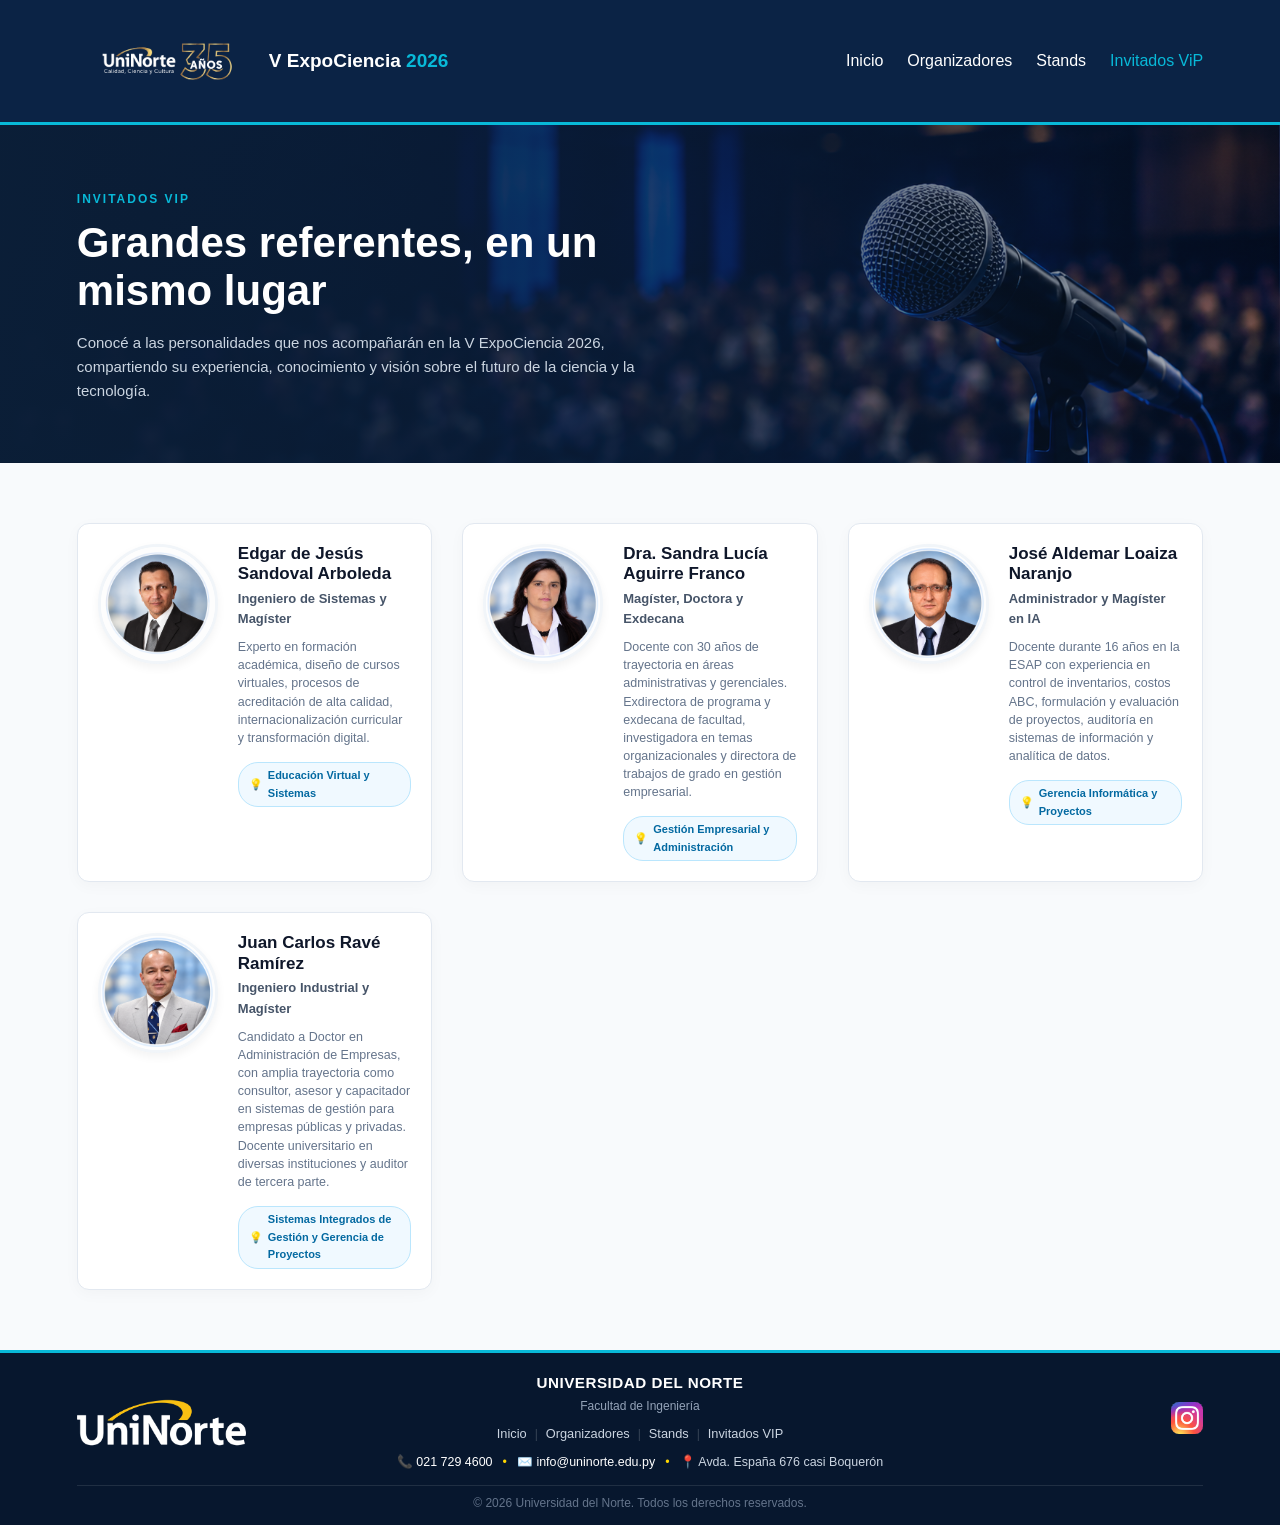
==== pages/invitados.html @ 2fc73704 "Primera version ExpoCiencia 2026" ====
<!DOCTYPE html>
<html lang="en">
<head>
    <meta charset="UTF-8">
    <meta name="viewport" content="width=device-width, initial-scale=1.0">
    <title>Invitados VIP</title>
    <link rel="icon" type="image/png" href="../assets/icons/insginia de uninorte.jfif">
    <link rel="stylesheet" href="../css/invitados.css">
    <link rel="stylesheet" href="../css/style.css">
</head>
<body>
        <header class="encabezado">
        <a href="index.html" class="logo">
               <img
                  src="../assets/icons/UniNorte_35_anos_transparente.png"
                 alt="Logotipo de ExpoCiencia"
                    class="logo-imagen"
                >
            <span>V ExpoCiencia <strong>2026</strong></span>
        </a>

        <nav class="menu">
            <a href="index.html">Inicio</a>
            <a href="organizadores.html">Organizadores</a>
            <a href="stands.html" >Stands</a>
            <a href="invitados.html" class="activo">Invitados ViP</a>
        </nav>
    </header>
    <main>
        <!-- ==================== PORTADA INVITADOS VIP ==================== -->
        <section class="hero-portada-invitados">
            <div class="hero-portada-contenido">
                <span class="etiqueta-secundaria">INVITADOS VIP</span>
                <h1>Grandes referentes, en un mismo lugar</h1>
                <p>Conocé a las personalidades que nos acompañarán en la V ExpoCiencia 2026, compartiendo su experiencia, conocimiento y visión sobre el futuro de la ciencia y la tecnología.</p>
            </div>
        </section>

        <!-- ==================== CONTENEDOR DE TARJETAS ==================== -->
        <section class="seccion-invitados">
            <!-- Aquí luego podrás inyectar las tarjetas con JavaScript o estructurarlas directamente -->
            <div class="grilla-invitados" id="contenedor-invitados">
                <!-- Las tarjetas de perfil irán aquí -->
            </div>
        </section>
        
    </main>

     <footer class="pie-pagina">
        <div class="footer-contenido">
            
            
            <div class="footer-columna footer-logo-col">
                <img src="../assets/icons/logo Pie de pagina.png" alt="Logo UniNorte" class="footer-logo-uninorte">
            </div>

        
            <div class="footer-columna footer-centro">
                <strong>UNIVERSIDAD DEL NORTE </strong>
                <p class="subtitulo-facultad">Facultad de Ingeniería</p>
                
                <nav class="footer-menu">
                    <a href="index.html">Inicio</a>
                    <span class="separador">|</span>
                    <a href="organizadores.html">Organizadores</a>
                    <span class="separador">|</span>
                    <a href="stands.html">Stands</a>
                    <span class="separador">|</span>
                    <a href="invitados.html">Invitados VIP</a>
                </nav>

                <div class="footer-contacto-mini">
                    <span>📞 <a href="tel:0217294600">021 729 4600</a></span>
                    <span class="separador">•</span>
                    <span>✉️ <a href="mailto:info@uninorte.edu.py">info@uninorte.edu.py</a></span>
                    <span class="separador">•</span>
                    <span>📍 Avda. España 676 casi Boquerón</span>
                </div>
            </div> 

        
            <div class="footer-columna footer-redes-col">
                <a href="https://www.instagram.com/uninorteparaguay/" target="_blank" rel="noopener noreferrer" aria-label="Instagram">
                    <img src="../assets/img/foto/instagram.jfif" alt="Instagram UniNorte" class="ig-uninorte">
                </a>
            </div>

        </div> 

    
        <div class="footer-copy">
            <p>&copy; 2026 Universidad del Norte. Todos los derechos reservados.</p>
        </div>
     </footer>
     <script src="../js/vip.js"></script>
</body>
</html>
---- css/invitados.css ----
/* ==================== PORTADA INVITADOS VIP ==================== */
.hero-portada-invitados {
    width: 100%;
    min-height: 320px;
    padding: 60px 6%;
    display: flex;
    align-items: center;
    background-color: #0b1f38;
    background-image: 
        linear-gradient(90deg, rgba(11, 31, 56, 0.96) 0%, rgba(11, 31, 56, 0.75) 50%, rgba(11, 31, 56, 0.3) 100%),
        url("../assets/img/portada/microfono.png"); 
    background-size: cover;
    background-position: center;
    color: #ffffff;
}

.hero-portada-contenido {
    max-width: 580px;
}

.etiqueta-secundaria {
    display: inline-block;
    color: #08b9d8;
    font-size: 12px;
    font-weight: 800;
    letter-spacing: 2px;
    text-transform: uppercase;
    margin-bottom: 10px;
}

.hero-portada-invitados h1 {
    font-size: 42px;
    font-weight: 800;
    line-height: 1.15;
    margin-bottom: 15px;
    color: #ffffff;
}

.hero-portada-invitados p {
    font-size: 15px;
    color: #cbd5e1;
    line-height: 1.6;
    margin: 0;
}

/* ==================== SECCIÓN Y GRILLA DE INVITADOS ==================== */
.seccion-invitados {
    width: 100%;
    padding: 60px 6%;
    background-color: #f8fafc;
}

.grilla-invitados {
   max-width: 1350px;
    margin: 0 auto;
    display: grid;
    grid-template-columns: repeat(3, 1fr);
    gap: 30px;
}

/* ==================== TARJETA ESTILO REFERENCIA ==================== */
.tarjeta-invitado {
    background-color: #ffffff;
    border: 1px solid #e2e8f0;
    border-radius: 12px;
    padding: 20px;
    box-shadow: 0 4px 15px rgba(0, 0, 0, 0.03);
    display: flex;
    flex-direction: row; 
    align-items: flex-start;
    gap: 20px;
    transition: transform 0.2s, box-shadow 0.2s;
}

.tarjeta-invitado:hover {
    transform: translateY(-4px);
    box-shadow: 0 10px 25px rgba(0, 0, 0, 0.08);
}

.invitado-imagen {
   flex-shrink: 0;
    width: 120px;
    height: 120px;
    border-radius: 50%; 
    overflow: hidden;
    border: 3px solid #f1f5f9;
    background-color: #ffffff;
    box-shadow: 0 4px 10px rgba(0, 0, 0, 0.05);
    display: flex;
    align-items: center;
    justify-content: center;
}

.invitado-imagen img {
    width: 100%;
    height: 100%;
    object-fit: cover;
    object-position: center;
}

.invitado-info {
    display: flex;
    flex-direction: column;
    text-align: left;
    flex-grow: 1;
}

.invitado-info h3 {
    color: #0f172a;
    font-size: 17px;
    font-weight: 800;
    margin-bottom: 4px;
    line-height: 1.2;
}

.rol-destacado {
    color: #475569;
    font-size: 13px;
    font-weight: 600;
    margin-bottom: 8px;
}

.descripcion {
    color: #64748b;
    font-size: 12.5px;
    line-height: 1.45;
    margin-bottom: 15px;
}

.badge-especialidad {
    align-self: flex-start;
    background-color: #f0f9ff;
    color: #0369a1;
    border: 1px solid #bae6fd;
    font-size: 11px;
    font-weight: 700;
    padding: 4px 10px;
    border-radius: 20px;
    display: flex;
    align-items: center;
    gap: 5px;
}

/* ================== Adaptación Móvil =================== */
@media (max-width: 1024px) {
    .grilla-invitados {
        grid-template-columns: repeat(2, 1fr);
    }
}

@media (max-width: 768px) {
    .grilla-invitados {
        grid-template-columns: 1fr;
        max-width: 450px;
    }
    
    .tarjeta-invitado {
        flex-direction: column;
        align-items: center;
        text-align: center;
    }
    
    .invitado-info {
        align-items: center;
        text-align: center;
    }
    
    .badge-especialidad {
        align-self: center;
    }
}
---- css/style.css ----
/* ==================== 1. VARIABLES Y CONFIGURACIÓN GENERAL ==================== */
:root {
    --azul: #0b2345;
    --azul-claro: #163b67;
    --ciano: #08b9d8;
    --blanco: #ffffff;
    --red: #ff0000;
    --fondo: #f2f7fc;
    --texto: #243650;
}

* {
    margin: 0;
    padding: 0;
    box-sizing: border-box;
}

html {
    scroll-behavior: smooth;
}

body {
    font-family: Arial, Helvetica, sans-serif;
    background-color: var(--fondo);
    color: var(--texto);
    line-height: 1.6;
    display: flex;
    flex-direction: column;
    min-height: 100vh;
}
main {
    flex: 1; /* Ocupa todo el espacio disponible verticalmente */
}

a {
    text-decoration: none;
}

/* ==================== 2. COMPONENTES REUTILIZABLES (BOTONES) ==================== */
.boton {
    display: inline-block;
    padding: 12px 22px;
    border-radius: 30px;
    font-weight: bold;
    transition: transform 0.2s, background 0.2s;
    cursor: pointer;
}

.boton-principal {
    background-color: var(--ciano);
    color: var(--azul);
}

.boton-principal:hover {
    background-color: #38d3ef;
    transform: translateY(-2px);
    box-shadow: 0 4px 15px rgba(8, 185, 216, 0.4);
}

.boton-secundario {
    background-color: rgba(255, 255, 255, 0.05);
    color: var(--blanco);
    border: 1.5px solid var(--blanco);
}

.boton-secundario:hover {
    background-color: rgba(255, 255, 255, 0.15);
    transform: translateY(-2px);
}

/* ==================== 3. CABECERA (NAVBAR) ==================== */
.encabezado {
    min-height: 80px;
    padding: 16px 6%;
    display: flex;
    flex-direction: row;
    align-items: center;
    justify-content: space-between;
    gap: 24px;
    background-color: var(--azul);
    border-bottom: 3px solid var(--ciano);
}

.logo {
    color: var(--blanco);
    display: flex;
    align-items: center;
    gap: 12px;
    flex-shrink: 0;
    font-size: 19px;
    font-weight: bold;
}

.logo strong {
    color: var(--ciano);
}

.logo-imagen {
    width: 180px;
    height: 90px;
    object-fit: contain;
}

.menu {
    display: flex;
    align-items: center;
    justify-content: flex-end;
    gap: 24px;
    flex-wrap: wrap;
}

.menu a {
    color: var(--blanco);
    font-size: 16px;
    transition: color 0.2s;
}

.menu a:hover, 
.menu a.activo {
    color: var(--ciano);
}

/* ==================== 4. PIE DE PÁGINA (FOOTER) ==================== */
.pie-pagina {
    background-color: #07172e;
    color: var(--blanco);
    padding: 18px 6% 12px 6%;
    border-top: 3px solid var(--ciano);
}

.footer-contenido {
    max-width: 1200px;
    margin: 0 auto;
    display: grid;
    grid-template-columns: 1fr 2.5fr 1fr;
    align-items: center;
    gap: 15px;
    padding-bottom: 12px;
    border-bottom: 1px solid rgba(255, 255, 255, 0.1);
}

.footer-logo-col {
    display: flex;
    justify-content: flex-start;
    align-items: center;
}

.footer-logo-uninorte {
    height: 50px;
    width: auto;
    object-fit: contain;
}

.footer-centro {
    text-align: center;
    display: flex;
    flex-direction: column;
    align-items: center;
    gap: 2px;
}

.footer-centro strong {
    font-size: 0.95rem;
    letter-spacing: 0.5px;
    color: var(--blanco);
}

.subtitulo-facultad {
    font-size: 0.75rem;
    color: #94a3b8;
    margin-bottom: 6px;
}

.footer-menu {
    display: flex;
    justify-content: center;
    align-items: center;
    gap: 8px;
    flex-wrap: wrap;
    margin-bottom: 6px;
}

.footer-menu a {
    color: #cbd5e1;
    font-size: 0.8rem;
}

.footer-menu a:hover {
    color: var(--ciano);
}

.footer-menu .separador {
    color: rgba(255, 255, 255, 0.2);
    font-size: 0.75rem;
}

.footer-contacto-mini {
    display: flex;
    justify-content: center;
    align-items: center;
    gap: 10px;
    flex-wrap: wrap;
    font-size: 0.78rem;
    color: #cbd5e1;
}

.footer-contacto-mini a {
    color: #ffffff;
    text-decoration: none;
}

.footer-contacto-mini a:hover {
    color: var(--ciano);
}

.footer-contacto-mini .separador {
    color: #ffd700;
}

.footer-redes-col {
    display: flex;
    justify-content: flex-end;
    align-items: center;
}

.ig-uninorte {
    width: 32px;
    height: 32px;
    object-fit: contain;
    border-radius: 8px;
    transition: transform 0.2s ease;
}

.footer-redes-col a:hover .ig-uninorte {
    transform: scale(1.15);
}

.footer-copy {
    text-align: center;
    padding-top: 8px;
    color: #64748b;
    font-size: 0.75rem;
}


/* ==================== HEADER Y FOOTER EN MÓVILES ==================== */
@media (max-width: 768px) {

    /* Navbar centrado */
    .encabezado {
        flex-direction: column;
        gap: 12px;
        padding: 12px 4%;
        text-align: center;
    }

    .menu {
        justify-content: center;
        gap: 10px;
        flex-wrap: wrap;
    }

    .menu a {
        font-size: 14px;
    }

   
    .footer-contenido {
        grid-template-columns: 1fr;
        text-align: center;
        gap: 20px;
    }

    .footer-logo-col, 
    .footer-redes-col {
        justify-content: center;
    }

    .footer-contacto-mini {
        flex-direction: column; 
        gap: 6px;
    }

    .footer-contacto-mini .separador {
        display: none; 
    }
}
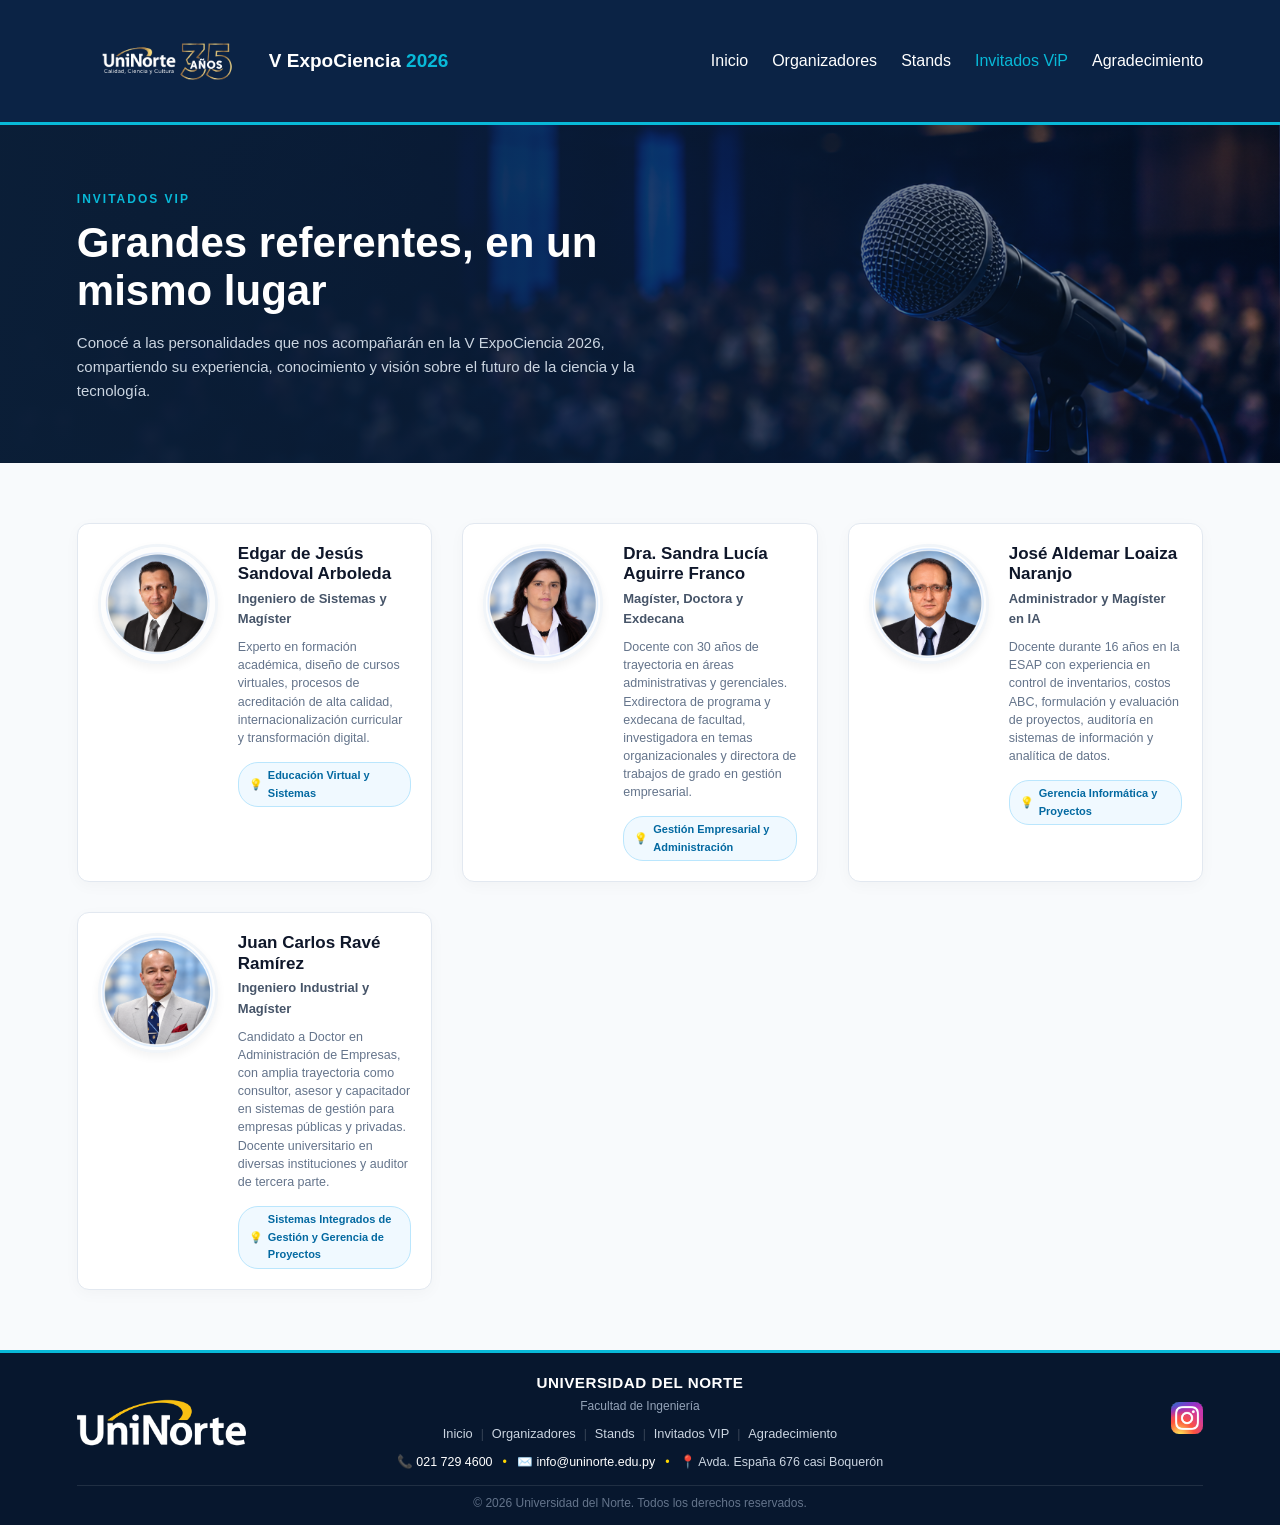
==== commit 0d19464a: "Mejora de la pagina se agrego agradecimiento y nuevos coordinadores" ====
--- a/pages/invitados.html
+++ b/pages/invitados.html
@@ -24,6 +24,7 @@
             <a href="organizadores.html">Organizadores</a>
             <a href="stands.html" >Stands</a>
             <a href="invitados.html" class="activo">Invitados ViP</a>
+            <a href="agradecimiento.html">Agradecimiento</a>
         </nav>
     </header>
     <main>
@@ -46,7 +47,7 @@
         
     </main>
 
-     <footer class="pie-pagina">
+   <footer class="pie-pagina">
         <div class="footer-contenido">
             
             
@@ -67,6 +68,8 @@
                     <a href="stands.html">Stands</a>
                     <span class="separador">|</span>
                     <a href="invitados.html">Invitados VIP</a>
+                    <span class="separador">|</span>
+                    <a href="agradecimiento.html">Agradecimiento</a>
                 </nav>
 
                 <div class="footer-contacto-mini">
@@ -91,7 +94,7 @@
         <div class="footer-copy">
             <p>&copy; 2026 Universidad del Norte. Todos los derechos reservados.</p>
         </div>
-     </footer>
+    </footer>
      <script src="../js/vip.js"></script>
 </body>
 </html>
